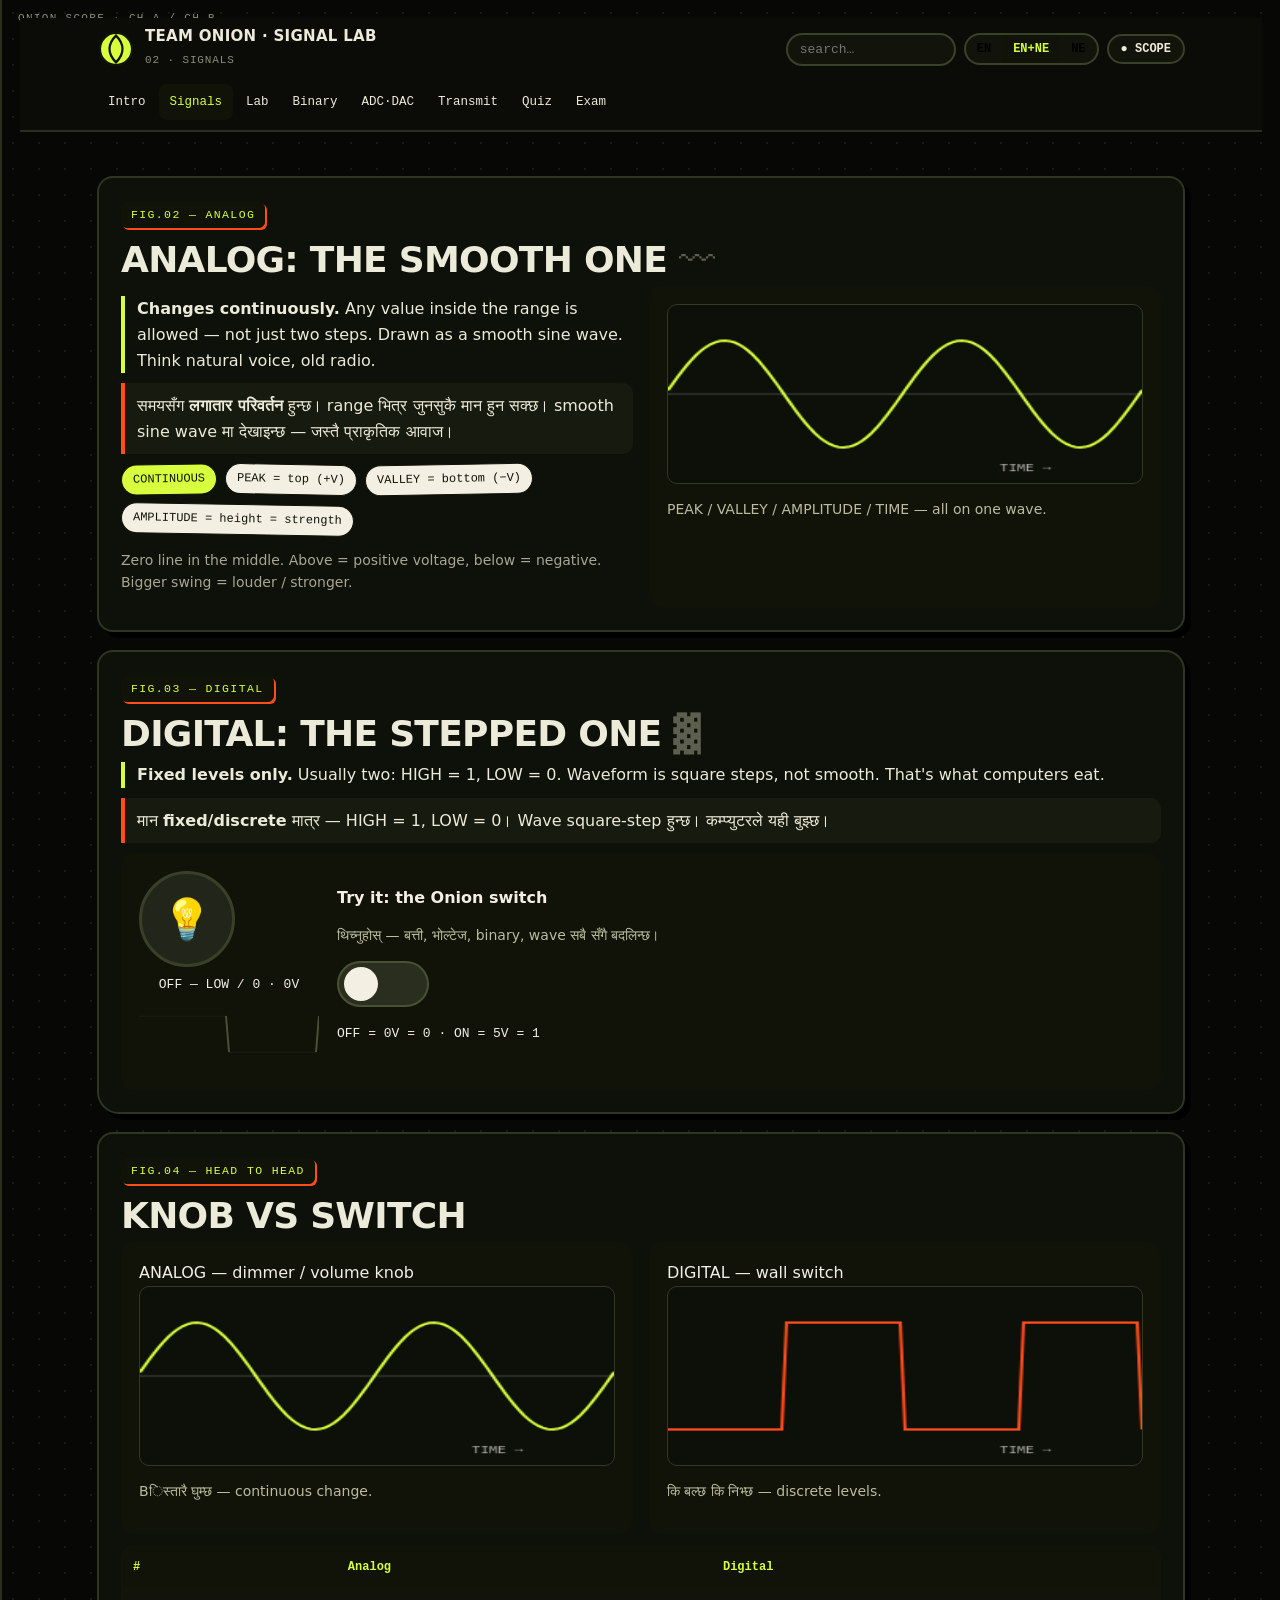
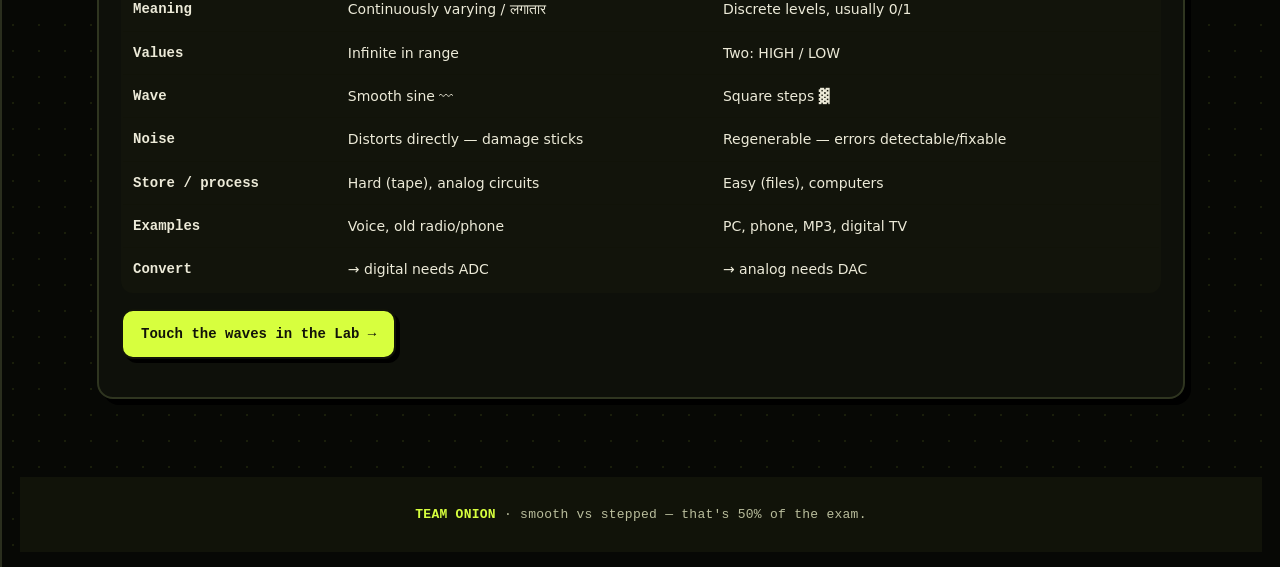
==== analog-digital.html @ 22e457fb "v.1" ====
<!DOCTYPE html><html lang="en"><head><meta charset="UTF-8"><meta name="viewport" content="width=device-width,initial-scale=1">
<title>Signals — Onion Lab</title><link rel="stylesheet" href="style.css?v=3"></head>
<body data-lang="both" class="scope">
<header class="top"><div class="top-in">
<a class="mark" href="index.html"><svg viewBox="0 0 40 40"><circle cx="20" cy="20" r="17" fill="#d7ff3e" stroke="#111309" stroke-width="2.5"/><path d="M20 6 C12 14 10 24 20 34 C30 24 28 14 20 6Z" fill="none" stroke="#111309" stroke-width="2.5"/></svg><span><b>TEAM ONION · SIGNAL LAB</b><small>02 · SIGNALS</small></span></a>
<nav class="pages"><a href="index.html">Intro</a><a href="analog-digital.html">Signals</a><a href="lab.html">Lab</a><a href="binary.html">Binary</a><a href="converters.html">ADC·DAC</a><a href="transmission.html">Transmit</a><a href="quiz.html">Quiz</a><a href="exam.html">Exam</a></nav>
<div class="tools"><div class="searchwrap"><input id="sin" type="search" placeholder="search…" aria-label="Search"><div id="sdrop"></div></div><div class="lang"><button data-l="en">EN</button><button data-l="both" class="on">EN+NE</button><button data-l="ne">NE</button></div><button class="iconbtn" id="themeBtn" title="Toggle scope/paper mode" aria-label="Toggle dark mode">◐</button></div>
</div></header>
<div class="wrap">
<div class="panel"><span class="fig">FIG.02 — ANALOG</span><h2>Analog: the smooth one <span class="thin">〰</span></h2>
<div class="grid2"><div>
<div class="en"><b>Changes continuously.</b> Any value inside the range is allowed — not just two steps. Drawn as a smooth sine wave. Think natural voice, old radio.</div>
<div class="ne">समयसँग <b>लगातार परिवर्तन</b> हुन्छ। range भित्र जुनसुकै मान हुन सक्छ। smooth sine wave मा देखाइन्छ — जस्तै प्राकृतिक आवाज।</div>
<div class="stickers"><span class="st go">CONTINUOUS</span><span class="st">PEAK = top (+V)</span><span class="st">VALLEY = bottom (−V)</span><span class="st">AMPLITUDE = height = strength</span></div>
<p class="small">Zero line in the middle. Above = positive voltage, below = negative. Bigger swing = louder / stronger.</p>
</div><div class="darkbox"><canvas id="anaScope"></canvas><p class="small" style="color:#b9bd9c">PEAK / VALLEY / AMPLITUDE / TIME — all on one wave.</p></div></div></div>

<div class="panel"><span class="fig">FIG.03 — DIGITAL</span><h2>Digital: the stepped one <span class="thin">▓</span></h2>
<div class="en"><b>Fixed levels only.</b> Usually two: HIGH = 1, LOW = 0. Waveform is square steps, not smooth. That's what computers eat.</div>
<div class="ne">मान <b>fixed/discrete</b> मात्र — HIGH = 1, LOW = 0। Wave square-step हुन्छ। कम्प्युटरले यही बुझ्छ।</div>
<div class="bulbring"><div style="text-align:center"><div class="bulb" id="bulb">💡</div><div id="bstate" style="font-family:var(--mono);font-size:13px;margin-top:8px">OFF — LOW / 0 · 0V</div><canvas id="bulbScope" style="width:180px;height:60px;margin-top:8px"></canvas></div>
<div><b>Try it: the Onion switch</b><p class="small" style="color:#b9bd9c">थिच्नुहोस् — बत्ती, भोल्टेज, binary, wave सबै सँगै बदलिन्छ।</p><button class="sw" id="sw" role="switch" aria-checked="false" aria-label="Toggle"></button><p style="font-family:var(--mono);font-size:13px">OFF = 0V = 0 · ON = 5V = 1</p></div></div></div>

<div class="panel"><span class="fig">FIG.04 — HEAD TO HEAD</span><h2>Knob vs switch</h2>
<div class="grid2">
<div class="darkbox">ANALOG — dimmer / volume knob<canvas id="cmpA"></canvas><p class="small" style="color:#b9bd9c">Bिस्तारै घुम्छ — continuous change.</p></div>
<div class="darkbox">DIGITAL — wall switch<canvas id="cmpD"></canvas><p class="small" style="color:#b9bd9c">कि बल्छ कि निभ्छ — discrete levels.</p></div>
</div>
<div style="overflow:auto;margin-top:12px"><table>
<tr><th>#</th><th>Analog</th><th>Digital</th></tr>
<tr><td>Meaning</td><td>Continuously varying / लगातार</td><td>Discrete levels, usually 0/1</td></tr>
<tr><td>Values</td><td>Infinite in range</td><td>Two: HIGH / LOW</td></tr>
<tr><td>Wave</td><td>Smooth sine 〰</td><td>Square steps ▓</td></tr>
<tr><td>Noise</td><td>Distorts directly — damage sticks</td><td>Regenerable — errors detectable/fixable</td></tr>
<tr><td>Store / process</td><td>Hard (tape), analog circuits</td><td>Easy (files), computers</td></tr>
<tr><td>Examples</td><td>Voice, old radio/phone</td><td>PC, phone, MP3, digital TV</td></tr>
<tr><td>Convert</td><td>→ digital needs ADC</td><td>→ analog needs DAC</td></tr>
</table></div>
<p><a class="btn solid" href="lab.html">Touch the waves in the Lab →</a></p></div>
</div>
<footer><b>TEAM ONION</b> · smooth vs stepped — that's 50% of the exam.</footer>
<script src="app.js?v=7"></script></body></html>
---- style.css ----
/* TEAM ONION — Signal Lab / Class 10
   No gradients, no glass. Ink, bone, lime, rust. */
:root{
  --ink:#111309;
  --ink2:#1c1f14;
  --bone:#f3efe3;
  --paper:#faf7ec;
  --line:#111309;
  --lime:#d7ff3e;
  --rust:#ff4d1c;
  --cyan:#7df0ff;
  --amber:#ffc53d;
  --mut:#5c5f4d;
  --mono:ui-monospace,"Cascadia Code","JetBrains Mono",Menlo,Consolas,monospace;
  --sans:"Archivo",system-ui,-apple-system,"Segoe UI",Roboto,"Noto Sans Devanagari",Arial,sans-serif;
}
*{box-sizing:border-box}
html{scroll-behavior:smooth}
body{margin:0;background:var(--bone);color:var(--ink);font-family:var(--sans);line-height:1.6;font-size:16px;-webkit-font-smoothing:antialiased}
body.dark{background:#0b0c08;color:var(--bone)}
a{color:inherit}
::selection{background:var(--lime);color:#111}
/* top bar */
.top{border-bottom:2px solid var(--line);background:var(--bone);position:sticky;top:0;z-index:50}
.top-in{max-width:1120px;margin:auto;display:flex;align-items:center;gap:14px;padding:10px 16px;flex-wrap:wrap}
.mark{display:flex;align-items:center;gap:10px;text-decoration:none;flex-shrink:0}
.mark svg{width:38px;height:38px}
.mark b{font-size:15px;letter-spacing:.02em;line-height:1.1;display:block}
.mark small{font-family:var(--mono);font-size:11px;color:var(--mut);letter-spacing:.08em}
nav.pages{display:flex;gap:2px;flex-wrap:nowrap;overflow-x:auto;flex:1 1 100%;min-width:0;scrollbar-width:thin;order:3}
nav.pages a{font-family:var(--mono);font-size:12.5px;text-decoration:none;padding:7px 10px;border:1.5px solid transparent;border-radius:8px;white-space:nowrap}
nav.pages a:hover{border-color:var(--line);background:#fff}
nav.pages a.on{background:var(--ink);color:var(--lime)}
.tools{display:flex;gap:8px;align-items:center;flex-shrink:0;margin-left:auto}
.searchwrap{position:relative}
.searchwrap input{font-family:var(--mono);font-size:13px;border:2px solid var(--line);border-radius:999px;padding:7px 12px;width:170px;background:#fff}
#sdrop{position:absolute;top:42px;right:0;width:300px;background:#fff;border:2px solid var(--line);border-radius:12px;box-shadow:5px 5px 0 var(--ink);display:none;overflow:hidden;z-index:60}
#sdrop a{display:block;padding:9px 12px;text-decoration:none;border-bottom:1px solid #e5e0cf;font-size:13px}
#sdrop a:hover{background:var(--lime)}
.lang{display:flex;border:2px solid var(--line);border-radius:999px;overflow:hidden;background:#fff}
.lang button{border:0;background:transparent;font-family:var(--mono);font-size:12px;font-weight:700;padding:7px 11px;cursor:pointer}
.lang button.on{background:var(--ink);color:var(--lime)}
button:focus-visible,a:focus-visible,input:focus-visible{outline:3px solid var(--rust);outline-offset:2px}
/* layout */
.wrap{max-width:1120px;margin:auto;padding:26px 16px 60px}
.hero{border:2px solid var(--line);border-radius:20px;overflow:hidden;background:var(--ink);color:var(--bone);display:grid;grid-template-columns:1.05fr .95fr}
.hero-copy{padding:34px 30px}
.k{font-family:var(--mono);font-size:12px;letter-spacing:.14em;color:var(--lime)}
.hero h1{font-size:clamp(38px,6vw,68px);line-height:.92;letter-spacing:-.03em;margin:12px 0 8px;text-transform:uppercase}
.hero h1 em{font-style:normal;color:var(--lime)}
.ne-big{font-size:20px;color:var(--amber);font-weight:700}
.lede{color:#cfccbd;max-width:32rem}
.btnrow{display:flex;gap:10px;margin-top:18px;flex-wrap:wrap}
.btn{font-family:var(--mono);font-weight:800;font-size:14px;border:2px solid var(--line);border-radius:12px;padding:12px 18px;cursor:pointer;text-decoration:none;display:inline-block}
.btn.solid{background:var(--lime);color:var(--ink);box-shadow:4px 4px 0 #000}
.btn.solid:hover{transform:translate(-1px,-1px);box-shadow:5px 5px 0 #000}
.btn.ghost{background:transparent;color:var(--bone);border-color:var(--bone)}
.btn.light{background:#fff;color:var(--ink);box-shadow:4px 4px 0 var(--ink)}
.meta{display:flex;gap:16px;margin-top:18px;font-family:var(--mono);font-size:12px;color:#a9a693;flex-wrap:wrap}
.scope{border-left:2px solid #2a2e1e;background:#101208;padding:18px;position:relative}
.scope::before{content:"ONION SCOPE · CH-A / CH-B";position:absolute;top:10px;left:16px;font-family:var(--mono);font-size:11px;letter-spacing:.12em;color:#8a8f70}
canvas.screen{width:100%;height:250px;display:block;background:#0d0f09;border:2px solid #33391f;border-radius:12px;margin-top:24px;
  background-image:linear-gradient(rgba(215,255,62,.07) 1px,transparent 1px),linear-gradient(90deg,rgba(215,255,62,.07) 1px,transparent 1px);background-size:28px 28px}
.scope-cap{display:flex;justify-content:space-between;font-family:var(--mono);font-size:12px;color:#b9bd9c;margin-top:8px}
/* sections */
.grid2{display:grid;grid-template-columns:1fr 1fr;gap:16px}
.panel{border:2px solid var(--line);border-radius:16px;background:var(--paper);padding:22px;box-shadow:6px 6px 0 var(--ink);margin:18px 0}
.panel.tight{box-shadow:none}
.fig{font-family:var(--mono);font-size:11.5px;letter-spacing:.12em;color:#fff;background:var(--ink);display:inline-block;padding:3px 9px;border-radius:6px;margin-bottom:8px}
h2{font-size:clamp(24px,3.4vw,36px);letter-spacing:-.02em;line-height:1;margin:6px 0 8px;text-transform:uppercase}
h2 .thin{color:var(--mut);font-weight:400}
p.small{font-size:14px;color:var(--mut)}
.en{border-left:4px solid var(--ink);padding-left:12px;margin:10px 0}
.ne{border-left:4px solid var(--rust);padding-left:12px;margin:10px 0;background:#fff8ec;padding:10px 12px;border-radius:0 10px 10px 0}
body[data-lang="en"] .ne{display:none}
body[data-lang="ne"] .en-nothide{display:none}
body[data-lang="ne"] .en{display:none}
.chain{display:flex;align-items:stretch;gap:0;flex-wrap:wrap;margin:14px 0;border:2px solid var(--line);border-radius:12px;overflow:hidden}
.chain span{font-family:var(--mono);font-size:12.5px;font-weight:700;padding:10px 12px;background:#fff;border-right:2px solid var(--line)}
.chain span:last-child{border-right:0;background:var(--lime)}
.stickers{display:flex;gap:8px;flex-wrap:wrap;margin:10px 0}
.st{font-family:var(--mono);font-size:12px;border:1.5px solid var(--line);border-radius:999px;padding:5px 11px;background:#fff}
.st.hot{background:var(--rust);color:#fff;border-color:var(--ink)}
.st.go{background:var(--lime)}
.darkbox{background:var(--ink);color:var(--bone);border:2px solid var(--line);border-radius:14px;padding:16px}
.darkbox canvas{width:100%;height:180px;display:block;background:#0d0f09;border-radius:10px;border:1px solid #33391f}
.toolbar{display:flex;gap:14px;flex-wrap:wrap;align-items:center;font-family:var(--mono);font-size:13px;margin:12px 0}
.toolbar input[type=range]{accent-color:var(--rust);width:130px}
.seg{display:inline-flex;border:2px solid var(--line);border-radius:999px;overflow:hidden;background:#fff}
.seg button{border:0;background:transparent;font-family:var(--mono);font-weight:800;font-size:13px;padding:9px 16px;cursor:pointer}
.seg button.on{background:var(--ink);color:var(--lime)}
table{width:100%;border-collapse:collapse;font-size:14px;background:#fff;border:2px solid var(--line);border-radius:12px;overflow:hidden}
th,td{border-bottom:1.5px solid var(--line);padding:10px;text-align:left;vertical-align:top}
th{font-family:var(--mono);font-size:12px;background:var(--ink);color:var(--lime)}
td:first-child{font-family:var(--mono);font-weight:700;white-space:nowrap}
/* lab bits */
.bits{display:flex;gap:10px;flex-wrap:wrap}
.bit{width:70px;height:70px;border:2px solid var(--line);border-radius:14px;background:#fff;font-family:var(--mono);font-weight:900;font-size:24px;cursor:pointer;box-shadow:3px 3px 0 var(--ink)}
.bit.on{background:var(--lime)}
.readout{font-family:var(--mono);background:var(--ink);color:var(--lime);border-radius:10px;padding:10px 14px;display:inline-block;margin-top:10px}
/* bulb */
.bulbring{display:grid;grid-template-columns:auto 1fr;gap:18px;align-items:center;background:var(--ink);color:var(--bone);border-radius:14px;padding:18px}
.bulb{width:96px;height:96px;border-radius:50%;display:grid;place-items:center;font-size:40px;background:#22261a;border:3px solid #3a4028}
.bulb.lit{background:var(--amber);border-color:#7a5410;box-shadow:0 0 40px var(--amber)}
.sw{width:92px;height:46px;border-radius:999px;background:#2a2e1e;border:2px solid #4a5133;position:relative;cursor:pointer}
.sw::after{content:"";position:absolute;top:4px;left:5px;width:34px;height:34px;border-radius:50%;background:var(--bone);transition:.18s}
.sw.on{background:var(--lime)}.sw.on::after{left:49px;background:var(--ink)}
.opt{display:block;width:100%;text-align:left;margin:7px 0;padding:11px 12px;border-radius:10px;border:2px solid var(--line);background:#fff;cursor:pointer;font-size:15px;transition:transform .08s ease,background .12s ease}
.opt:hover{background:#f2f0a8;transform:translate(-1px,-1px)}
.opt:disabled{cursor:default;opacity:1}
.opt.picked-ok{background:var(--lime);box-shadow:3px 3px 0 var(--ink)}
.opt.picked-bad{background:#ffd9cd;border-color:var(--rust);animation:shake .3s ease}
.opt.show-ok{outline:3px solid #1a7a3a}
.opt.dim{opacity:.55}
.q{border:2px solid var(--line);border-radius:14px;padding:14px;margin:12px 0;background:#fff;position:relative}
.q.locked-ok{border-color:#1a7a3a}
.q.locked-bad{border-color:var(--rust)}
.q .qtag{position:absolute;top:-13px;right:12px;font-family:var(--mono);font-size:11px;font-weight:800;padding:3px 10px;border-radius:999px;border:2px solid var(--line);background:#fff}
.q.locked-ok .qtag{background:var(--lime)}
.q.locked-bad .qtag{background:var(--rust);color:#fff}
@keyframes shake{0%,100%{transform:translateX(0)}25%{transform:translateX(-5px)}50%{transform:translateX(5px)}75%{transform:translateX(-3px)}}
@keyframes pop{0%{transform:scale(.4) rotate(-14deg);opacity:0}60%{transform:scale(1.12) rotate(3deg);opacity:1}100%{transform:scale(1) rotate(-6deg);opacity:1}}
/* quiz HUD */
.quiz-head{position:relative}
.hud{border:2px solid var(--line);border-radius:12px;background:#fff;padding:10px 12px;margin:10px 0;position:sticky;top:64px;z-index:20}
.hud-row{display:flex;justify-content:space-between;font-family:var(--mono);font-size:12.5px;font-weight:700}
.bar{height:10px;border:2px solid var(--line);border-radius:999px;margin-top:8px;overflow:hidden;background:var(--bone)}
.bar-fill{height:100%;width:0%;background:repeating-linear-gradient(-45deg,var(--lime) 0 10px,#b8e02c 10px 20px);transition:width .25s ease}
.quiz-foot{display:flex;gap:10px;align-items:center;flex-wrap:wrap;margin-top:12px}
#score{font-family:var(--mono);font-weight:800;font-size:14px}
/* stamp popup */
#stamp{position:fixed;inset:0;display:grid;place-items:center;pointer-events:none;z-index:99;opacity:0}
#stamp.show{opacity:1}
#stamp span{font-family:var(--mono);font-weight:900;font-size:clamp(38px,8vw,72px);letter-spacing:.04em;padding:8px 26px 12px;border:4px solid var(--ink);border-radius:14px;transform:rotate(-6deg);background:var(--lime);box-shadow:7px 7px 0 var(--ink)}
#stamp.show span{animation:pop .32s ease}
#stamp.bad span{background:var(--rust);color:#fff}
#stamp.hide{opacity:0;transition:opacity .25s ease}
/* toast */
#toast{position:fixed;left:50%;bottom:22px;transform:translateX(-50%) translateY(20px);background:var(--ink);color:var(--bone);font-family:var(--mono);font-size:13px;padding:10px 16px;border-radius:999px;border:2px solid var(--lime);opacity:0;transition:.25s ease;z-index:99;max-width:92vw;text-align:center}
#toast.show{opacity:1;transform:translateX(-50%) translateY(0)}
/* ---- de-AI pass: less stamped, more printed ---- */
body{background-image:radial-gradient(#d8d2ba 1px,transparent 1px);background-size:22px 22px}
.top{background:var(--bone)}
.panel{box-shadow:5px 5px 0 var(--ink)}
.panel:nth-of-type(even){border-radius:16px 20px 16px 22px}
.fig{border:1.5px solid var(--line);box-shadow:2px 2px 0 var(--rust)}
.st:nth-child(odd){transform:rotate(-1deg)}
.st:nth-child(even){transform:rotate(1deg)}
.cardx{box-shadow:3px 3px 0 var(--ink)}
.cardx:nth-child(3n){transform:rotate(-.4deg)}
.chain{overflow-x:auto}
.chain span{white-space:nowrap}
footer{letter-spacing:.02em}
@media(prefers-reduced-motion:reduce){*{animation:none!important;transition:none!important}html{scroll-behavior:auto}}
.why{font-size:14px;background:#fff;border-left:4px solid var(--ink);padding:8px 10px;margin-top:8px;display:none}
.cards{display:grid;grid-template-columns:repeat(auto-fit,minmax(215px,1fr));gap:12px}
.cardx{border:2px solid var(--line);border-radius:14px;background:#fff;padding:14px;cursor:pointer}
.cardx:hover{background:var(--lime)}
.cardx .more{display:none;font-size:14px;color:#333;margin-top:6px}
.cardx.open .more{display:block}
.flashgrid{display:grid;grid-template-columns:repeat(auto-fit,minmax(220px,1fr));gap:12px}
.flash{perspective:700px;cursor:pointer}
.fin{position:relative;min-height:150px;transform-style:preserve-3d;transition:transform .45s}
.flash.flip .fin{transform:rotateY(180deg)}
.face{position:absolute;inset:0;display:grid;place-items:center;text-align:center;padding:14px;border-radius:14px;backface-visibility:hidden;border:2px solid var(--line)}
.ff{background:var(--ink);color:var(--bone);font-weight:800}
.fb{background:var(--amber);transform:rotateY(180deg)}
footer{border-top:2px solid var(--line);background:var(--ink);color:#b9bd9c;padding:26px 16px;text-align:center;font-family:var(--mono);font-size:13px}
footer b{color:var(--lime)}
@media(max-width:860px){.hero{grid-template-columns:1fr}.grid2{grid-template-columns:1fr}.bulbring{grid-template-columns:1fr}.searchwrap input{width:120px}td:first-child{white-space:normal}}
@media(max-width:640px){
.top-in{gap:8px;padding:8px 10px}
.mark svg{width:30px;height:30px}
.mark b{font-size:13px}
nav.pages{flex-wrap:nowrap;overflow-x:auto;flex-basis:100%;order:2;padding-bottom:4px;-webkit-overflow-scrolling:touch}
nav.pages a{font-size:12px;padding:6px 9px;white-space:nowrap}
.tools{flex-basis:100%;order:3}
.searchwrap{flex:1}
.searchwrap input{width:100%}
.lang button{padding:6px 9px;font-size:11px}
.k{font-size:11px;letter-spacing:.08em}
.hero-copy{padding:24px 18px}
.hero h1{font-size:40px}
.ne-big{font-size:17px}
.btnrow .btn{flex:1 1 100%;text-align:center}
.wrap{padding:16px 10px 48px}
.panel{padding:16px;border-radius:14px}
.hud{position:static}
th,td{padding:8px 6px;font-size:13px}
.scope-cap{flex-wrap:wrap;gap:4px}
.deck-bar{flex-wrap:wrap}
.slide{padding:20px 16px 16px}
.chain{flex-wrap:nowrap;overflow-x:auto}
.bit{width:56px;height:56px;font-size:20px}
.opt{font-size:14px}
#stamp span{font-size:clamp(30px,12vw,52px)}
}
/* ============ COOL PASS v2 ============ */
body.scope{background:#070805;color:#ecead8;background-image:radial-gradient(rgba(215,255,62,.09) 1px,transparent 1px);background-size:26px 26px}
body.scope .top{background:#0b0c08;border-color:#2a2e1e}
body.scope .panel{background:#0e100a;border-color:#2f3520;color:#ecead8;box-shadow:6px 6px 0 #000}
body.scope .cardx,body.scope table,body.scope .q,body.scope .opt,body.scope .hud{background:#12140b;color:#ecead8;border-color:#3a4128}
body.scope .opt:hover{background:#222812}
body.scope .opt.picked-ok{background:var(--lime);color:#111}
body.scope .chain span{background:#12140b;color:#ecead8;border-color:#3a4128}
body.scope .searchwrap input,body.scope .lang{background:#12140b;color:#ecead8;border-color:#3a4128}
body.scope nav.pages a:hover{background:#1a1e10;border-color:var(--lime)}
body.scope .ne{background:#171a0e;border-left-color:var(--rust)}
body.scope .why{background:#12140b}
.iconbtn{border:2px solid var(--line);background:#fff;border-radius:999px;padding:7px 12px;cursor:pointer;font-family:var(--mono);font-size:12px;font-weight:800;white-space:nowrap;line-height:1}
body.scope .iconbtn{background:#12140b;border-color:#3a4128;color:#ecead8}
.ticker{border-top:2px solid var(--line);border-bottom:2px solid var(--line);background:var(--rust);color:#fff;overflow:hidden;white-space:nowrap;font-family:var(--mono);font-size:12.5px;font-weight:800;letter-spacing:.06em}
.ticker div{display:inline-block;padding:8px 0;animation:tick 22s linear infinite}
@keyframes tick{from{transform:translateX(0)}to{transform:translateX(-50%)}}
.rv{opacity:0;transform:translateY(18px);transition:opacity .5s ease,transform .5s ease}
.rv.in{opacity:1;transform:none}
.hero{position:relative}
.hero::after{content:"";position:absolute;inset:0;pointer-events:none;background:radial-gradient(600px 300px at 70% 20%,rgba(215,255,62,.14),transparent 70%)}
.type{min-height:1.6em;font-family:var(--mono);font-size:14px;color:var(--lime)}
.type .caret{display:inline-block;width:9px;height:1.1em;background:var(--lime);vertical-align:-2px;animation:blink 1s steps(1) infinite}
@keyframes blink{50%{opacity:0}}
.btn{transition:transform .1s ease,box-shadow .1s ease}
.btn:active{transform:translate(3px,3px)!important;box-shadow:0 0 0 var(--ink)!important}
.layermeter{font-family:var(--mono);font-size:11.5px;border:2px dashed var(--line);border-radius:10px;padding:6px 10px;background:#fff;display:inline-block;margin-top:10px}
.hero .layermeter{background:rgba(215,255,62,.08);border-color:var(--lime);color:var(--bone)}
.hero .layermeter .onion-dots{color:var(--lime)}
.hero .layermeter .layernum{color:var(--lime);font-weight:800}
body.scope .layermeter{background:#12140b;border-color:#3a4128}
canvas.screen{box-shadow:0 0 0 1px #000,inset 0 0 60px rgba(215,255,62,.06)}
.knobs{display:flex;gap:10px;flex-wrap:wrap;margin:10px 0}
.knobbtn{font-family:var(--mono);font-weight:800;font-size:12.5px;border:2px solid var(--bone);background:transparent;color:var(--bone);border-radius:999px;padding:8px 14px;cursor:pointer}
.knobbtn:hover{background:var(--lime);color:#111;border-color:var(--lime)}
.knobbtn.live{background:var(--rust);border-color:var(--rust);color:#fff}
@keyframes rumble{0%,100%{transform:translate(0)}20%{transform:translate(-6px,2px)}40%{transform:translate(5px,-3px)}60%{transform:translate(-4px,-2px)}80%{transform:translate(4px,2px)}}
body.rumble .wrap{animation:rumble .3s ease}
::-webkit-scrollbar{width:12px;height:12px}
::-webkit-scrollbar-track{background:var(--bone)}
::-webkit-scrollbar-thumb{background:var(--ink);border-radius:99px;border:2px solid var(--bone)}
@media(prefers-reduced-motion:reduce){.ticker div{animation:none}.rv{opacity:1;transform:none}}
/* ============ PRESENTATION DECK ============ */
.deck{border:2px solid var(--line);border-radius:14px;overflow:hidden;background:#0b0c08;color:var(--bone)}
.deck-view{overflow:hidden}
.deck-track{display:flex;transition:transform .35s ease}
.slide{min-width:100%;box-sizing:border-box;padding:26px 24px 20px}
.slide .snum{font-family:var(--mono);color:var(--lime);font-size:12px;letter-spacing:.14em}
.slide h3{font-size:clamp(22px,3vw,30px);margin:6px 0;text-transform:uppercase;color:#fff}
.slide p{color:#cfccbd;max-width:38rem;margin:8px 0}
.slide .ne-line{color:var(--amber)}
.deck-bar{display:flex;align-items:center;gap:10px;padding:12px 14px;border-top:2px solid #2a2e1e;background:#0b0c08}
.dbtn{font-family:var(--mono);font-weight:800;font-size:13px;border:2px solid var(--bone);background:transparent;color:var(--bone);border-radius:10px;padding:8px 14px;cursor:pointer;white-space:nowrap}
.dbtn:hover{background:var(--lime);color:#111;border-color:var(--lime)}
.dots{display:flex;gap:6px;flex:1;justify-content:center;flex-wrap:wrap}
.dot{width:12px;height:12px;border-radius:50%;border:2px solid var(--bone);background:transparent;cursor:pointer;padding:0}
.dot.on{background:var(--lime);border-color:var(--lime)}
.dcount{font-family:var(--mono);font-size:12px;color:#b9bd9c;white-space:nowrap}
/* ============ FINALIZE: full black ============ */
body.scope .en{border-color:var(--lime)}
body.scope p.small{color:#a9a693}
body.scope .mark small{color:#8a8f70}
body.scope .bar{background:#12140b;border-color:#3a4128}
body.scope ::-webkit-scrollbar-track{background:#0b0c08}
body.scope ::-webkit-scrollbar-thumb{background:#3a4128;border-color:#0b0c08}
body.scope .seg{background:#12140b;border-color:#3a4128}
body.scope .seg button{color:#ecead8}
body.scope .bit{background:#12140b;color:var(--lime);border-color:var(--lime)}
body.scope .cardx .more{color:#cfccbd}
body.scope .q .qtag{background:#12140b;color:var(--lime);border-color:var(--lime)}
body.scope .q.locked-bad .qtag{background:var(--rust);color:#fff;border-color:var(--rust)}
body.scope .fig{color:var(--lime)}
body.scope .st{background:#f3efe3;color:#111309}
body.scope .st.go{background:var(--lime);color:#111309}
body.scope .st.hot{color:#fff}
body.scope .chain span:last-child{color:#111309}
body.scope #sdrop{background:#fff;color:#111309}
.limebox{background:var(--lime);color:#111309;border:2px solid var(--line);border-radius:14px;padding:14px}
.fb{color:#111309}
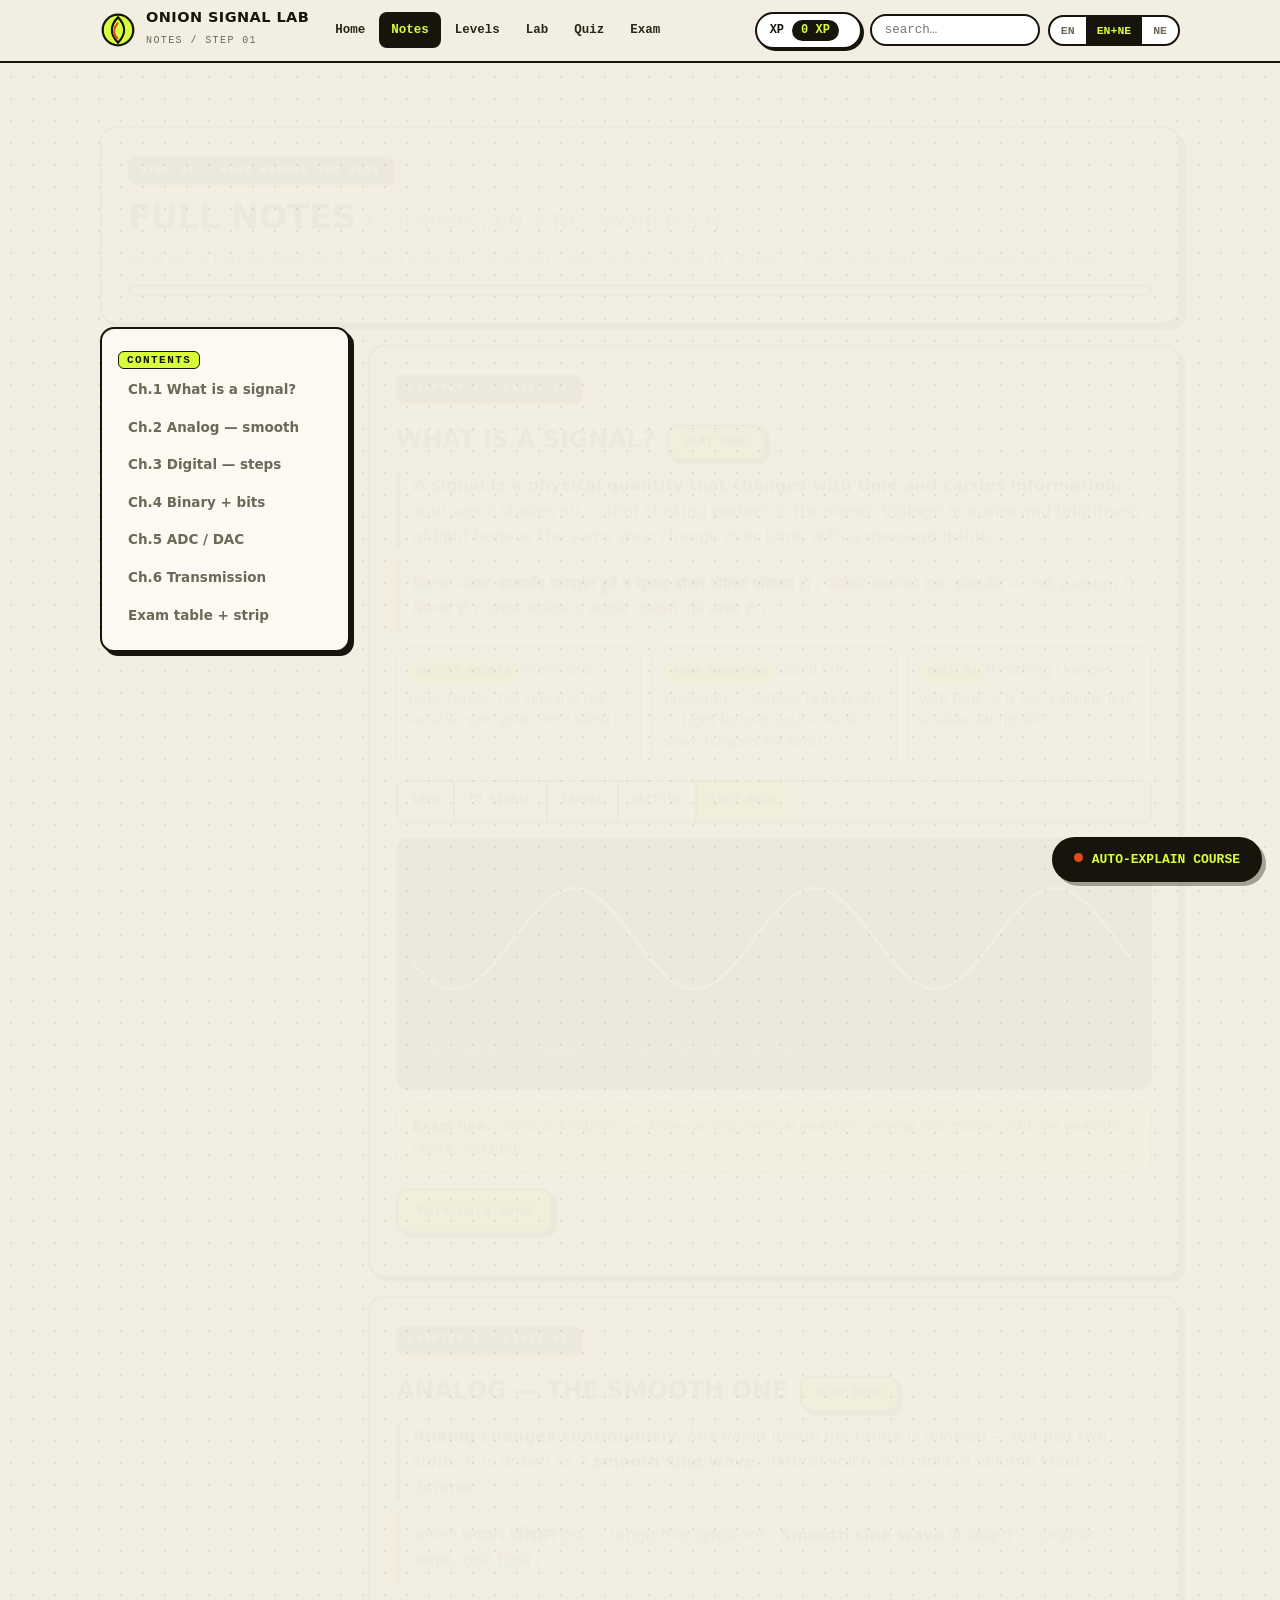
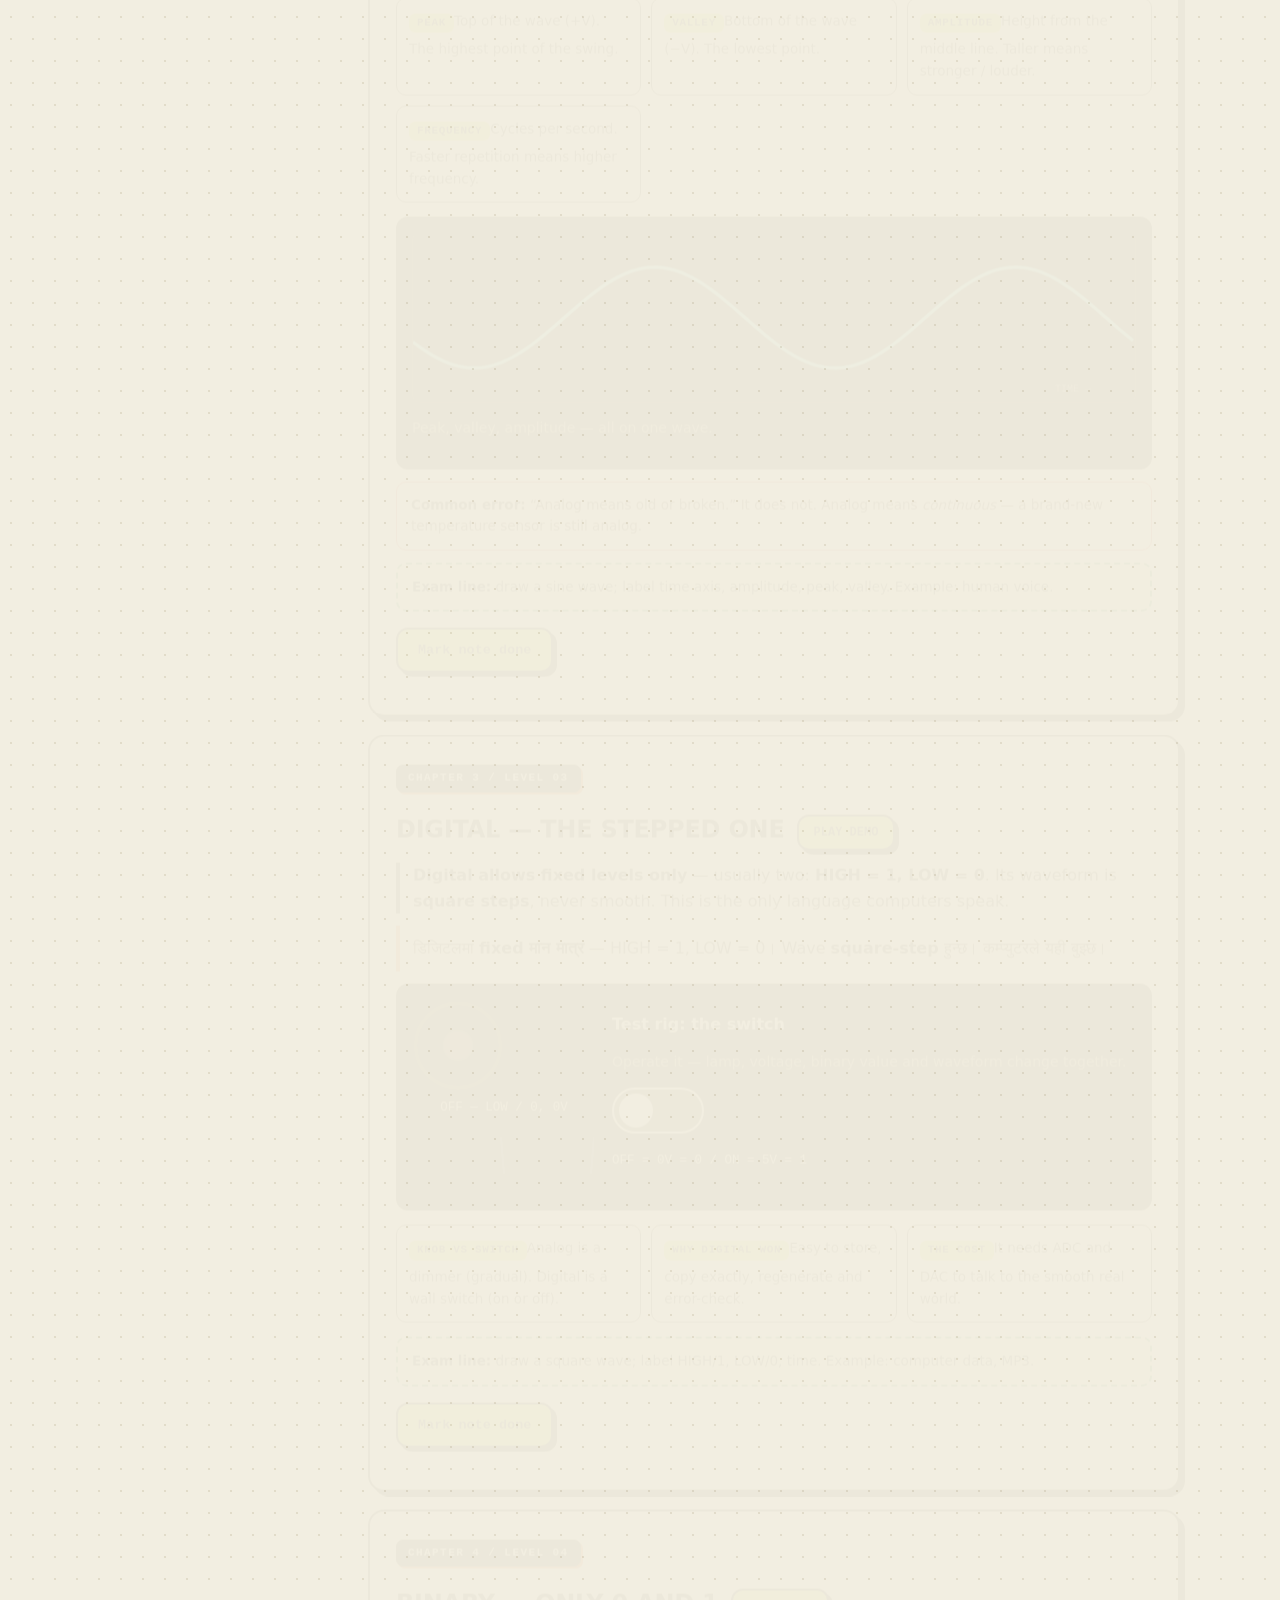
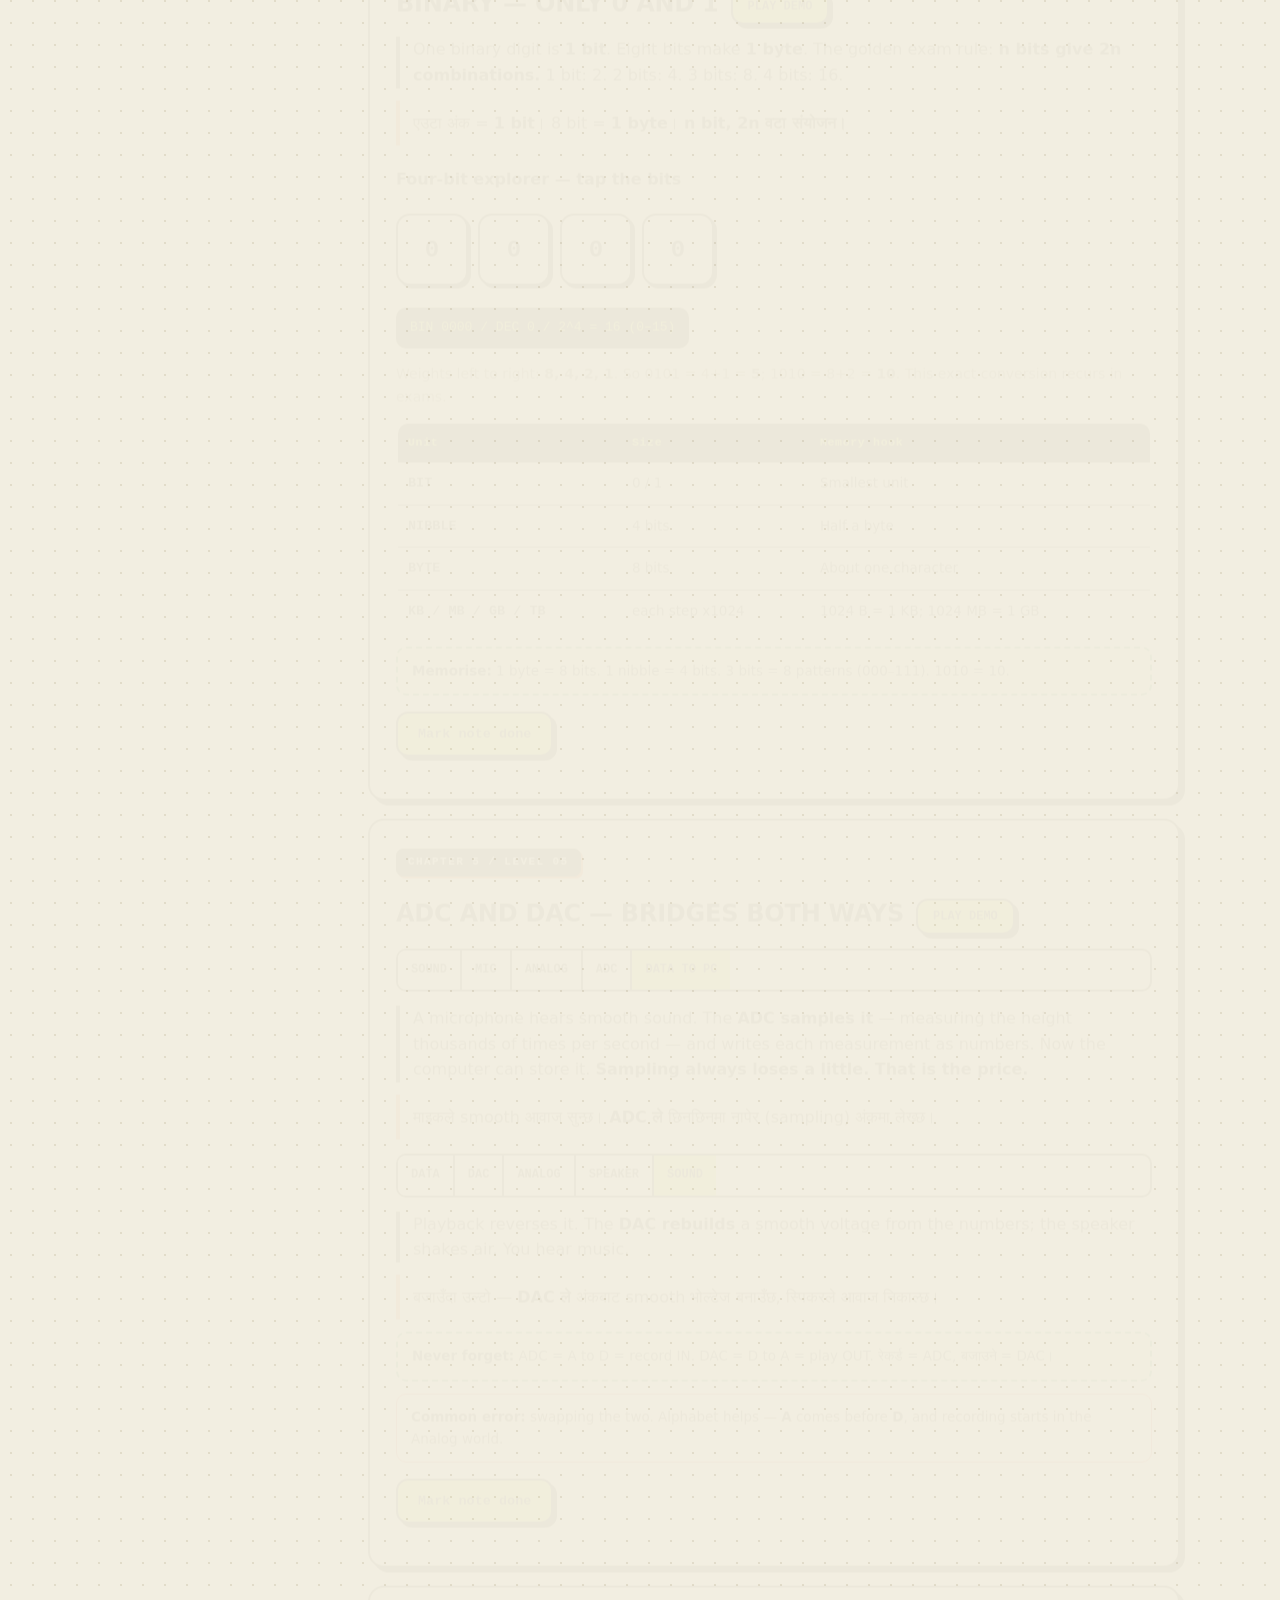
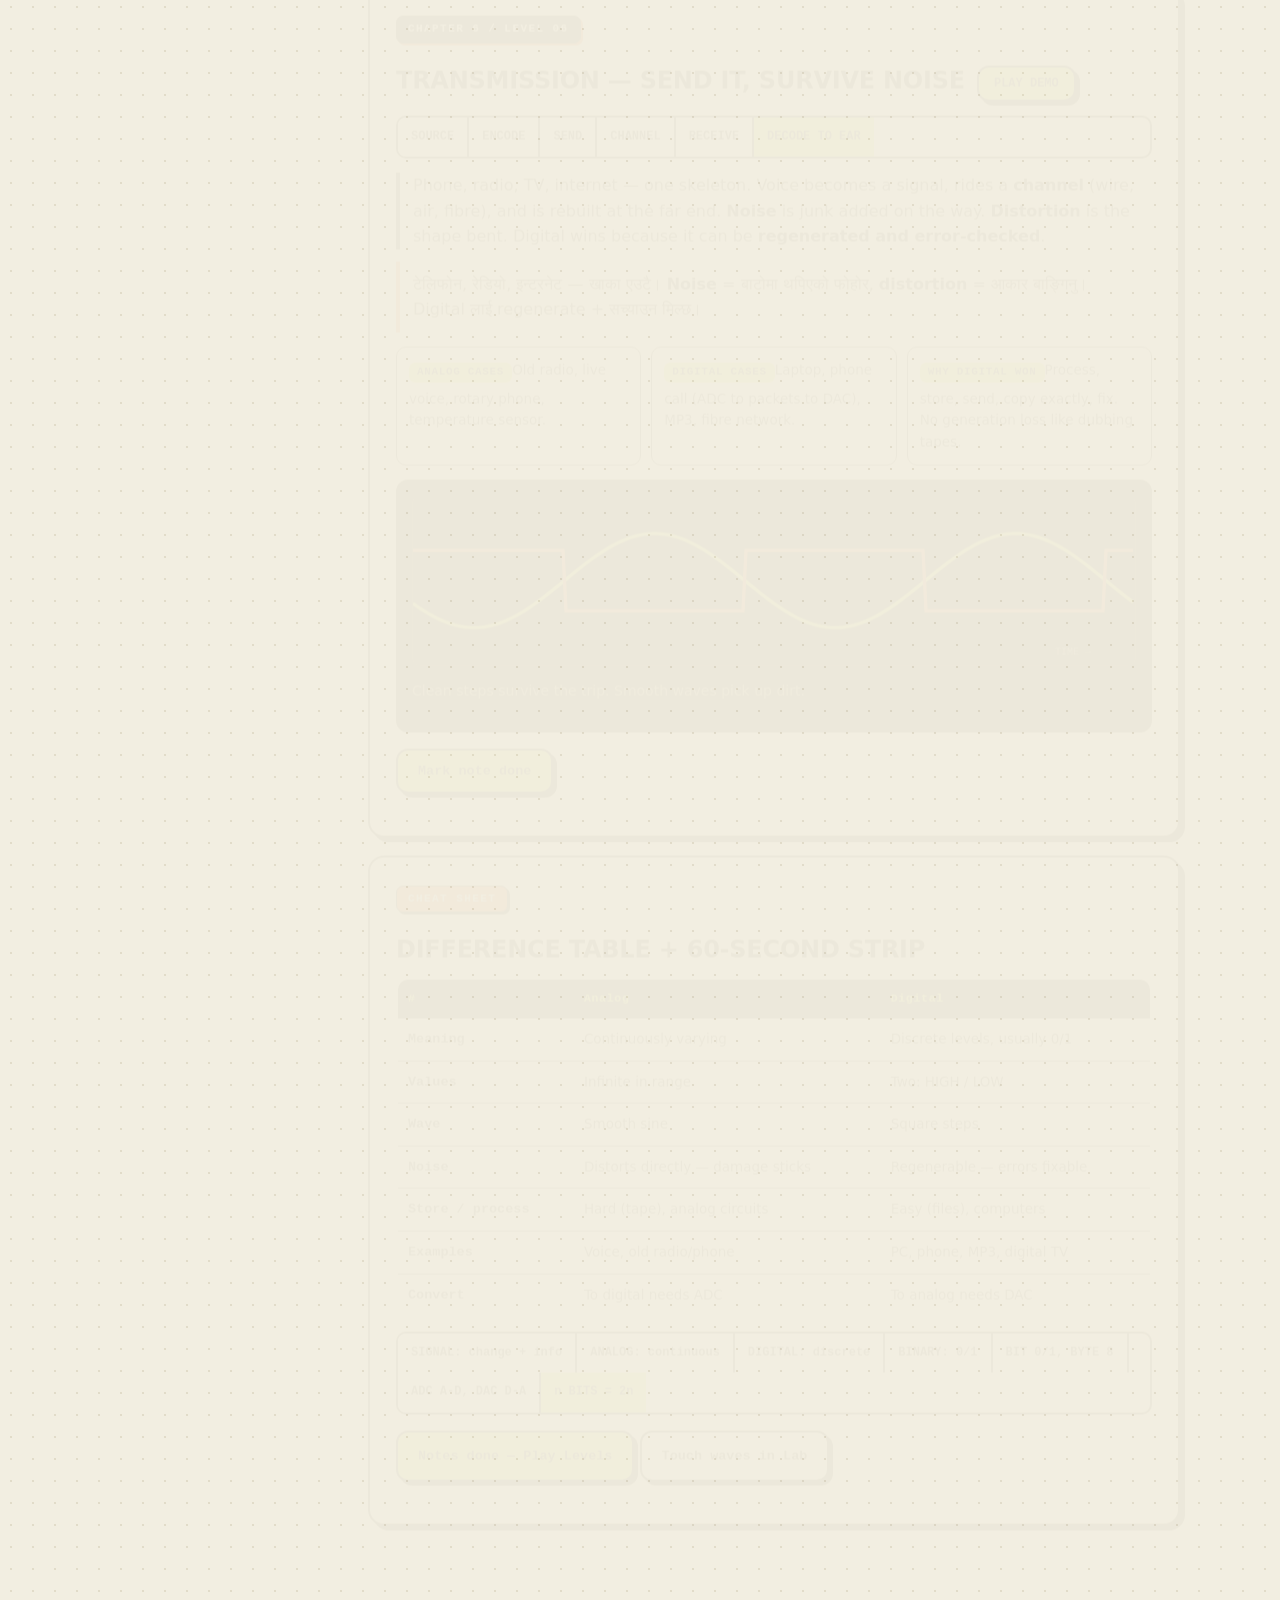
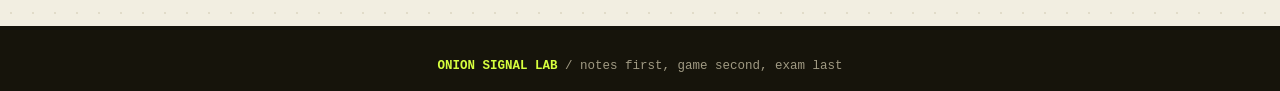
==== commit 0243f0d8: "v.3" ====
--- a/analog-digital.html
+++ b/analog-digital.html
@@ -1,42 +1 @@
-<!DOCTYPE html><html lang="en"><head><meta charset="UTF-8"><meta name="viewport" content="width=device-width,initial-scale=1">
-<title>Signals — Onion Lab</title><link rel="stylesheet" href="style.css?v=3"></head>
-<body data-lang="both" class="scope">
-<header class="top"><div class="top-in">
-<a class="mark" href="index.html"><svg viewBox="0 0 40 40"><circle cx="20" cy="20" r="17" fill="#d7ff3e" stroke="#111309" stroke-width="2.5"/><path d="M20 6 C12 14 10 24 20 34 C30 24 28 14 20 6Z" fill="none" stroke="#111309" stroke-width="2.5"/></svg><span><b>TEAM ONION · SIGNAL LAB</b><small>02 · SIGNALS</small></span></a>
-<nav class="pages"><a href="index.html">Intro</a><a href="analog-digital.html">Signals</a><a href="lab.html">Lab</a><a href="binary.html">Binary</a><a href="converters.html">ADC·DAC</a><a href="transmission.html">Transmit</a><a href="quiz.html">Quiz</a><a href="exam.html">Exam</a></nav>
-<div class="tools"><div class="searchwrap"><input id="sin" type="search" placeholder="search…" aria-label="Search"><div id="sdrop"></div></div><div class="lang"><button data-l="en">EN</button><button data-l="both" class="on">EN+NE</button><button data-l="ne">NE</button></div><button class="iconbtn" id="themeBtn" title="Toggle scope/paper mode" aria-label="Toggle dark mode">◐</button></div>
-</div></header>
-<div class="wrap">
-<div class="panel"><span class="fig">FIG.02 — ANALOG</span><h2>Analog: the smooth one <span class="thin">〰</span></h2>
-<div class="grid2"><div>
-<div class="en"><b>Changes continuously.</b> Any value inside the range is allowed — not just two steps. Drawn as a smooth sine wave. Think natural voice, old radio.</div>
-<div class="ne">समयसँग <b>लगातार परिवर्तन</b> हुन्छ। range भित्र जुनसुकै मान हुन सक्छ। smooth sine wave मा देखाइन्छ — जस्तै प्राकृतिक आवाज।</div>
-<div class="stickers"><span class="st go">CONTINUOUS</span><span class="st">PEAK = top (+V)</span><span class="st">VALLEY = bottom (−V)</span><span class="st">AMPLITUDE = height = strength</span></div>
-<p class="small">Zero line in the middle. Above = positive voltage, below = negative. Bigger swing = louder / stronger.</p>
-</div><div class="darkbox"><canvas id="anaScope"></canvas><p class="small" style="color:#b9bd9c">PEAK / VALLEY / AMPLITUDE / TIME — all on one wave.</p></div></div></div>
-
-<div class="panel"><span class="fig">FIG.03 — DIGITAL</span><h2>Digital: the stepped one <span class="thin">▓</span></h2>
-<div class="en"><b>Fixed levels only.</b> Usually two: HIGH = 1, LOW = 0. Waveform is square steps, not smooth. That's what computers eat.</div>
-<div class="ne">मान <b>fixed/discrete</b> मात्र — HIGH = 1, LOW = 0। Wave square-step हुन्छ। कम्प्युटरले यही बुझ्छ।</div>
-<div class="bulbring"><div style="text-align:center"><div class="bulb" id="bulb">💡</div><div id="bstate" style="font-family:var(--mono);font-size:13px;margin-top:8px">OFF — LOW / 0 · 0V</div><canvas id="bulbScope" style="width:180px;height:60px;margin-top:8px"></canvas></div>
-<div><b>Try it: the Onion switch</b><p class="small" style="color:#b9bd9c">थिच्नुहोस् — बत्ती, भोल्टेज, binary, wave सबै सँगै बदलिन्छ।</p><button class="sw" id="sw" role="switch" aria-checked="false" aria-label="Toggle"></button><p style="font-family:var(--mono);font-size:13px">OFF = 0V = 0 · ON = 5V = 1</p></div></div></div>
-
-<div class="panel"><span class="fig">FIG.04 — HEAD TO HEAD</span><h2>Knob vs switch</h2>
-<div class="grid2">
-<div class="darkbox">ANALOG — dimmer / volume knob<canvas id="cmpA"></canvas><p class="small" style="color:#b9bd9c">Bिस्तारै घुम्छ — continuous change.</p></div>
-<div class="darkbox">DIGITAL — wall switch<canvas id="cmpD"></canvas><p class="small" style="color:#b9bd9c">कि बल्छ कि निभ्छ — discrete levels.</p></div>
-</div>
-<div style="overflow:auto;margin-top:12px"><table>
-<tr><th>#</th><th>Analog</th><th>Digital</th></tr>
-<tr><td>Meaning</td><td>Continuously varying / लगातार</td><td>Discrete levels, usually 0/1</td></tr>
-<tr><td>Values</td><td>Infinite in range</td><td>Two: HIGH / LOW</td></tr>
-<tr><td>Wave</td><td>Smooth sine 〰</td><td>Square steps ▓</td></tr>
-<tr><td>Noise</td><td>Distorts directly — damage sticks</td><td>Regenerable — errors detectable/fixable</td></tr>
-<tr><td>Store / process</td><td>Hard (tape), analog circuits</td><td>Easy (files), computers</td></tr>
-<tr><td>Examples</td><td>Voice, old radio/phone</td><td>PC, phone, MP3, digital TV</td></tr>
-<tr><td>Convert</td><td>→ digital needs ADC</td><td>→ analog needs DAC</td></tr>
-</table></div>
-<p><a class="btn solid" href="lab.html">Touch the waves in the Lab →</a></p></div>
-</div>
-<footer><b>TEAM ONION</b> · smooth vs stepped — that's 50% of the exam.</footer>
-<script src="app.js?v=7"></script></body></html>
+<!DOCTYPE html><html><head><meta charset="UTF-8"><meta http-equiv="refresh" content="0;url=learn.html#c2"><title>Moved</title></head><body style="font-family:monospace">Moved → <a href="learn.html#c2">Notes Ch.2–3</a></body></html>
